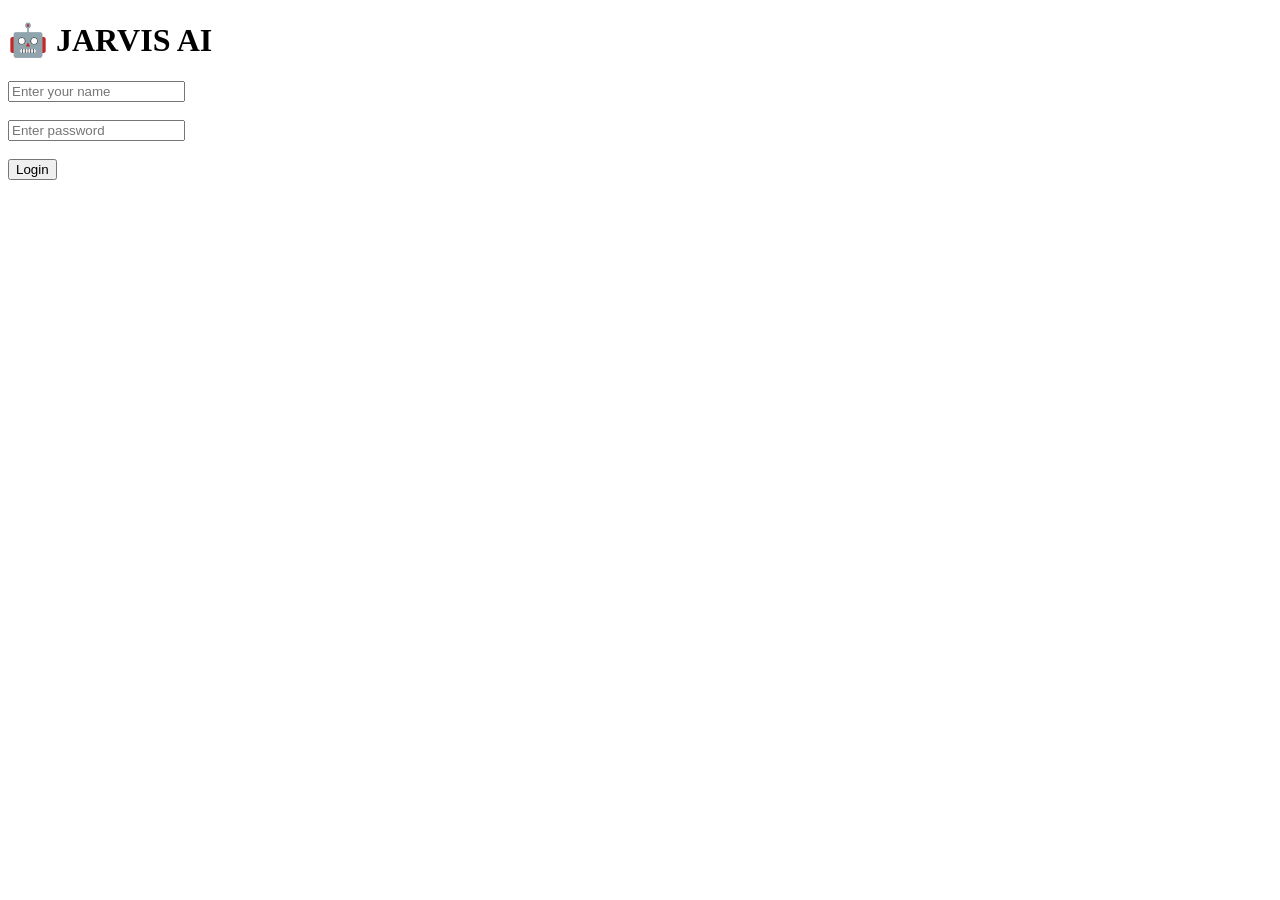
==== templates/login.html @ adc650c9 "Add login page" ====
<!DOCTYPE html>
<html lang="en">
<head>
    <meta charset="UTF-8">
    <meta name="viewport" content="width=device-width, initial-scale=1.0">
    <title>JARVIS AI - Login</title>
</head>
<body>
    <h1>🤖 JARVIS AI</h1>

    <input id="name" type="text" placeholder="Enter your name">
    <br><br>

    <input id="password" type="password" placeholder="Enter password">
    <br><br>

    <button onclick="login()">Login</button>

    <p id="message"></p>

    <script>
        async function login() {
            const name = document.getElementById("name").value;
            const password = document.getElementById("password").value;

            const response = await fetch("/login", {
                method: "POST",
                headers: {
                    "Content-Type": "application/json"
                },
                body: JSON.stringify({ name, password })
            });

            const data = await response.json();

            if (data.success) {
                window.location.href = "/";
            } else {
                document.getElementById("message").textContent = data.message;
            }
        }
    </script>
</body>
</html>
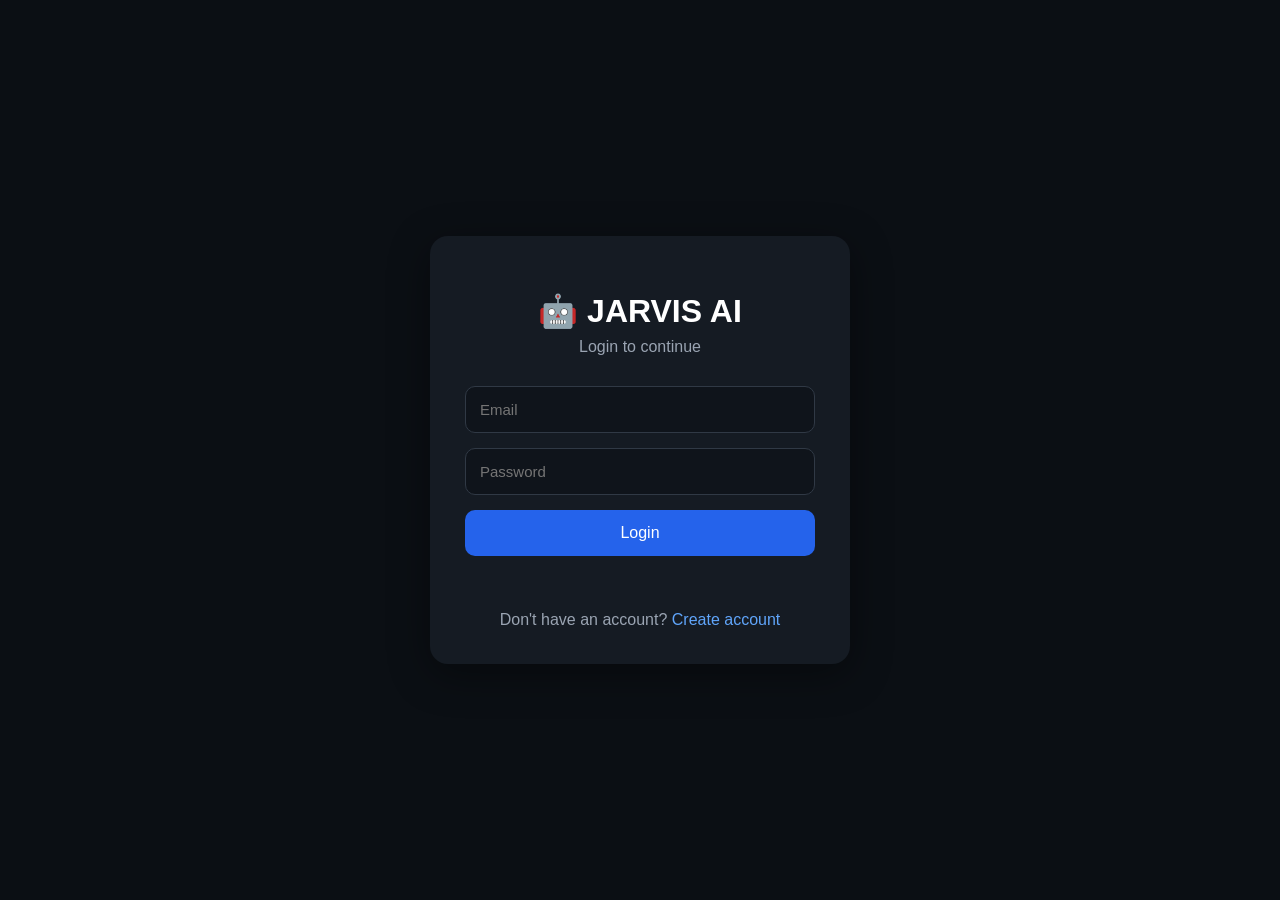
==== commit 7101c010: "Update JARVIS login page" ====
--- a/templates/login.html
+++ b/templates/login.html
@@ -4,41 +4,188 @@
     <meta charset="UTF-8">
     <meta name="viewport" content="width=device-width, initial-scale=1.0">
     <title>JARVIS AI - Login</title>
+
+    <style>
+        * {
+            box-sizing: border-box;
+        }
+
+        body {
+            margin: 0;
+            min-height: 100vh;
+            display: flex;
+            justify-content: center;
+            align-items: center;
+            background: #0b0f14;
+            color: white;
+            font-family: Arial, sans-serif;
+        }
+
+        .login-box {
+            width: 90%;
+            max-width: 420px;
+            padding: 35px;
+            background: #151b23;
+            border-radius: 18px;
+            box-shadow: 0 10px 40px rgba(0, 0, 0, 0.4);
+        }
+
+        h1 {
+            text-align: center;
+            margin-bottom: 8px;
+        }
+
+        .subtitle {
+            text-align: center;
+            color: #9aa4b2;
+            margin-bottom: 30px;
+        }
+
+        input {
+            width: 100%;
+            padding: 14px;
+            margin-bottom: 15px;
+            border: 1px solid #303945;
+            border-radius: 10px;
+            background: #0f141b;
+            color: white;
+            font-size: 15px;
+            outline: none;
+        }
+
+        button {
+            width: 100%;
+            padding: 14px;
+            border: none;
+            border-radius: 10px;
+            background: #2563eb;
+            color: white;
+            font-size: 16px;
+            cursor: pointer;
+        }
+
+        button:hover {
+            opacity: 0.9;
+        }
+
+        .signup {
+            text-align: center;
+            margin-top: 20px;
+            color: #9aa4b2;
+        }
+
+        .signup a {
+            color: #60a5fa;
+            text-decoration: none;
+        }
+
+        #message {
+            text-align: center;
+            margin-top: 15px;
+            min-height: 20px;
+        }
+    </style>
 </head>
+
 <body>
+
+<div class="login-box">
+
     <h1>🤖 JARVIS AI</h1>
 
-    <input id="name" type="text" placeholder="Enter your name">
-    <br><br>
+    <div class="subtitle">
+        Login to continue
+    </div>
 
-    <input id="password" type="password" placeholder="Enter password">
-    <br><br>
+    <form id="loginForm">
 
-    <button onclick="login()">Login</button>
+        <input
+            type="email"
+            id="email"
+            placeholder="Email"
+            required
+        >
 
-    <p id="message"></p>
+        <input
+            type="password"
+            id="password"
+            placeholder="Password"
+            required
+        >
 
-    <script>
-        async function login() {
-            const name = document.getElementById("name").value;
-            const password = document.getElementById("password").value;
+        <button type="submit">
+            Login
+        </button>
 
-            const response = await fetch("/login", {
-                method: "POST",
-                headers: {
-                    "Content-Type": "application/json"
-                },
-                body: JSON.stringify({ name, password })
-            });
+    </form>
 
-            const data = await response.json();
+    <div id="message"></div>
 
-            if (data.success) {
-                window.location.href = "/";
-            } else {
-                document.getElementById("message").textContent = data.message;
+    <div class="signup">
+        Don't have an account?
+        <a href="/signup">Create account</a>
+    </div>
+
+</div>
+
+<script>
+    document
+        .getElementById("loginForm")
+        .addEventListener("submit", async function(event) {
+
+            event.preventDefault();
+
+            const email =
+                document.getElementById("email").value.trim();
+
+            const password =
+                document.getElementById("password").value;
+
+            const message =
+                document.getElementById("message");
+
+            message.textContent = "Logging in...";
+
+            try {
+
+                const response = await fetch("/login", {
+                    method: "POST",
+
+                    headers: {
+                        "Content-Type": "application/json"
+                    },
+
+                    body: JSON.stringify({
+                        email: email,
+                        password: password
+                    })
+                });
+
+                const data = await response.json();
+
+                if (data.success) {
+
+                    message.textContent =
+                        "Login successful!";
+
+                    window.location.href = "/";
+
+                } else {
+
+                    message.textContent =
+                        data.message || "Login failed.";
+
+                }
+
+            } catch (error) {
+
+                message.textContent =
+                    "Server se connection nahi ho paya.";
+
             }
-        }
-    </script>
+
+        });
+</script>
+
 </body>
 </html>
